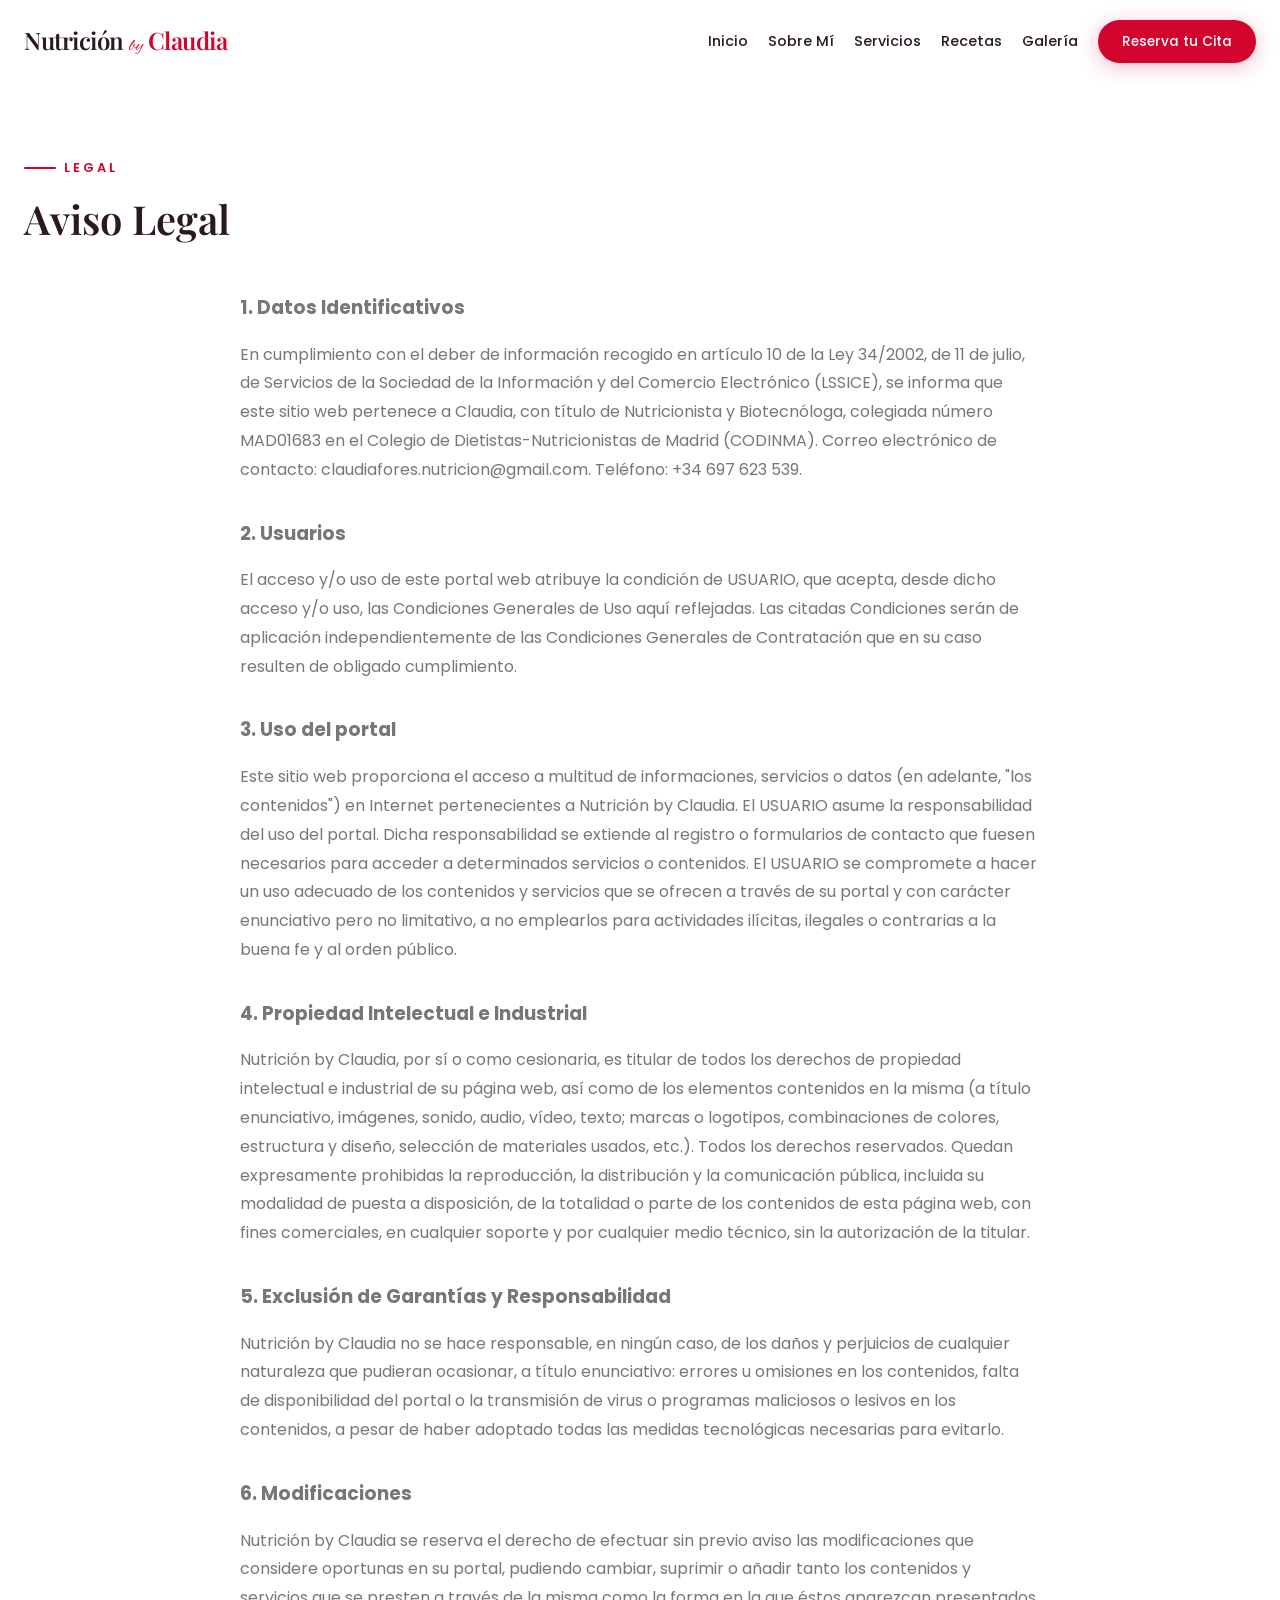
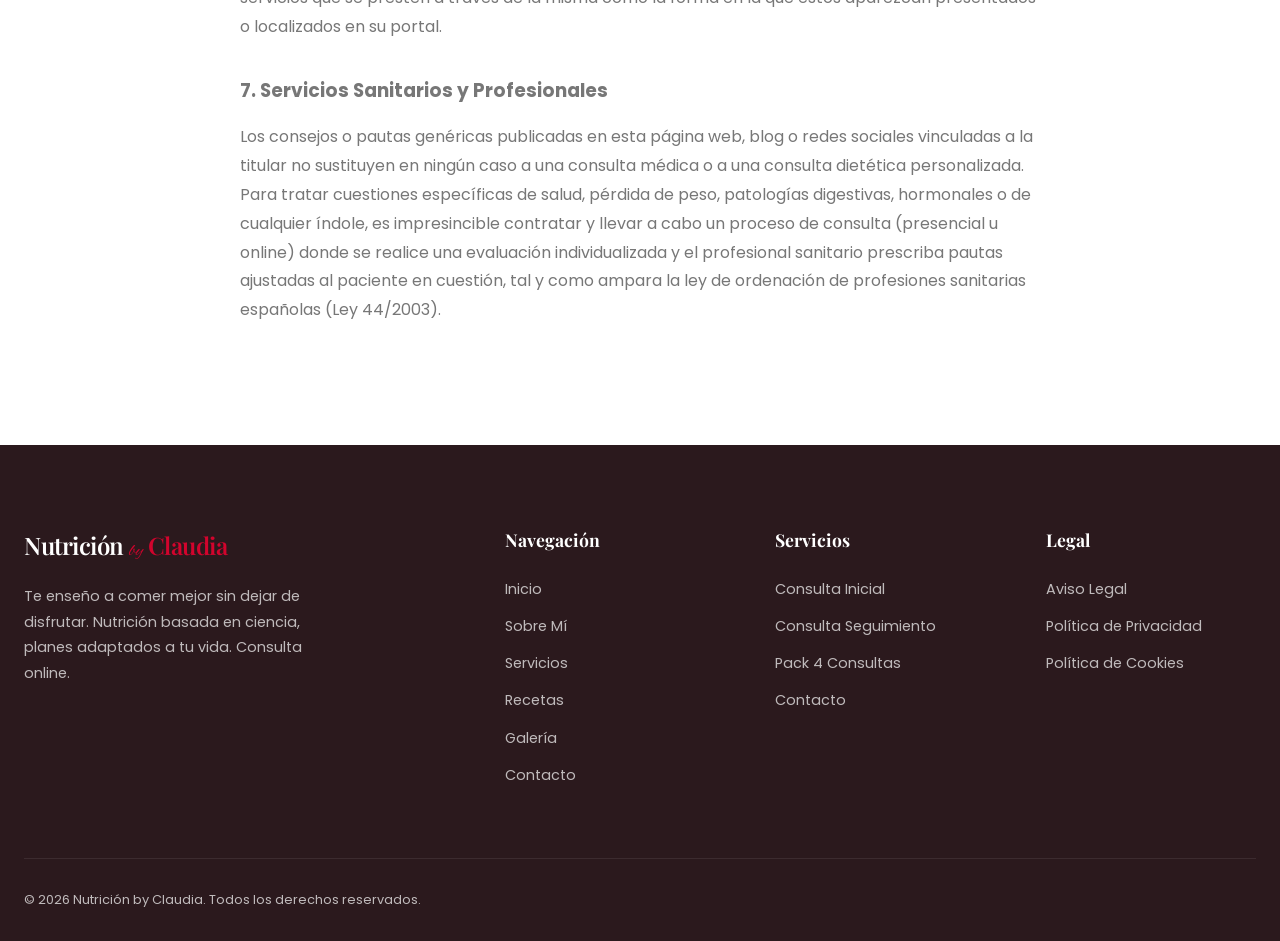
==== aviso-legal.html @ 7ec96aea "feat: add individual service pages and spanish legal compliance pages" ====
<!DOCTYPE html>
<html lang="es">

<head>
    <meta charset="UTF-8">
    <meta name="viewport" content="width=device-width, initial-scale=1.0">
    <title>Aviso Legal — Nutrición by Claudia</title>
    <meta name="description" content="Aviso Legal de Nutrición by Claudia.">
    <link rel="stylesheet" href="styles.css">
    <link rel="icon"
        href="data:image/svg+xml,<svg xmlns='http://www.w3.org/2000/svg' viewBox='0 0 100 100'><text y='.9em' font-size='90'>🍒</text></svg>">
</head>

<body>

    <!-- ========== NAVIGATION ========== -->
    <nav class="navbar" id="navbar">
        <div class="container">
            <a href="index.html#inicio" class="nav-logo">
                Nutrición <span class="by">by</span> <span>Claudia</span>
            </a>
            <div class="nav-links" id="navLinks">
                <a href="index.html#inicio">Inicio</a>
                <a href="index.html#sobre-mi">Sobre Mí</a>
                <a href="index.html#servicios">Servicios</a>
                <a href="index.html#recetas">Recetas</a>
                <a href="index.html#galeria">Galería</a>
                <a href="index.html#contacto" class="btn btn-primary">Reserva tu Cita</a>
            </div>
            <button class="nav-toggle" id="navToggle" aria-label="Menú de navegación">
                <span></span><span></span><span></span>
            </button>
        </div>
        <div class="nav-overlay" id="navOverlay"></div>
    </nav>

    <!-- ========== LEGAL CONTENT ========== -->
    <section class="section" style="padding-top: 150px; min-height: 70vh;">
        <div class="container">
            <div class="services-header" style="text-align: left; margin-bottom: 3rem;">
                <span class="section-label reveal">Legal</span>
                <h1 class="section-title reveal reveal-delay-1" style="font-size: 2.5rem;">Aviso Legal</h1>
            </div>

            <div class="legal-text reveal reveal-delay-2"
                style="max-width: 800px; margin: 0 auto; line-height: 1.8; color: var(--text-muted);">
                <h3 style="color: var(--text); margin-top: 2rem; margin-bottom: 1rem;">1. Datos Identificativos</h3>
                <p>En cumplimiento con el deber de información recogido en artículo 10 de la Ley 34/2002, de 11 de
                    julio, de Servicios de la Sociedad de la Información y del Comercio Electrónico (LSSICE), se informa
                    que este sitio web pertenece a Claudia, con título de Nutricionista y Biotecnóloga, colegiada número
                    MAD01683 en el Colegio de Dietistas-Nutricionistas de Madrid (CODINMA). Correo electrónico de
                    contacto: claudiafores.nutricion@gmail.com. Teléfono: +34 697 623 539.</p>

                <h3 style="color: var(--text); margin-top: 2rem; margin-bottom: 1rem;">2. Usuarios</h3>
                <p>El acceso y/o uso de este portal web atribuye la condición de USUARIO, que acepta, desde dicho acceso
                    y/o uso, las Condiciones Generales de Uso aquí reflejadas. Las citadas Condiciones serán de
                    aplicación independientemente de las Condiciones Generales de Contratación que en su caso resulten
                    de obligado cumplimiento.</p>

                <h3 style="color: var(--text); margin-top: 2rem; margin-bottom: 1rem;">3. Uso del portal</h3>
                <p>Este sitio web proporciona el acceso a multitud de informaciones, servicios o datos (en adelante,
                    "los contenidos") en Internet pertenecientes a Nutrición by Claudia. El USUARIO asume la
                    responsabilidad del uso del portal. Dicha responsabilidad se extiende al registro o formularios de
                    contacto que fuesen necesarios para acceder a determinados servicios o contenidos. El USUARIO se
                    compromete a hacer un uso adecuado de los contenidos y servicios que se ofrecen a través de su
                    portal y con carácter enunciativo pero no limitativo, a no emplearlos para actividades ilícitas,
                    ilegales o contrarias a la buena fe y al orden público.</p>

                <h3 style="color: var(--text); margin-top: 2rem; margin-bottom: 1rem;">4. Propiedad Intelectual e
                    Industrial</h3>
                <p>Nutrición by Claudia, por sí o como cesionaria, es titular de todos los derechos de propiedad
                    intelectual e industrial de su página web, así como de los elementos contenidos en la misma (a
                    título enunciativo, imágenes, sonido, audio, vídeo, texto; marcas o logotipos, combinaciones de
                    colores, estructura y diseño, selección de materiales usados, etc.). Todos los derechos reservados.
                    Quedan expresamente prohibidas la reproducción, la distribución y la comunicación pública, incluida
                    su modalidad de puesta a disposición, de la totalidad o parte de los contenidos de esta página web,
                    con fines comerciales, en cualquier soporte y por cualquier medio técnico, sin la autorización de la
                    titular.</p>

                <h3 style="color: var(--text); margin-top: 2rem; margin-bottom: 1rem;">5. Exclusión de Garantías y
                    Responsabilidad</h3>
                <p>Nutrición by Claudia no se hace responsable, en ningún caso, de los daños y perjuicios de cualquier
                    naturaleza que pudieran ocasionar, a título enunciativo: errores u omisiones en los contenidos,
                    falta de disponibilidad del portal o la transmisión de virus o programas maliciosos o lesivos en los
                    contenidos, a pesar de haber adoptado todas las medidas tecnológicas necesarias para evitarlo.</p>

                <h3 style="color: var(--text); margin-top: 2rem; margin-bottom: 1rem;">6. Modificaciones</h3>
                <p>Nutrición by Claudia se reserva el derecho de efectuar sin previo aviso las modificaciones que
                    considere oportunas en su portal, pudiendo cambiar, suprimir o añadir tanto los contenidos y
                    servicios que se presten a través de la misma como la forma en la que éstos aparezcan presentados o
                    localizados en su portal.</p>

                <h3 style="color: var(--text); margin-top: 2rem; margin-bottom: 1rem;">7. Servicios Sanitarios y
                    Profesionales</h3>
                <p>Los consejos o pautas genéricas publicadas en esta página web, blog o redes sociales vinculadas a la
                    titular no sustituyen en ningún caso a una consulta médica o a una consulta dietética personalizada.
                    Para tratar cuestiones específicas de salud, pérdida de peso, patologías digestivas, hormonales o de
                    cualquier índole, es impresincible contratar y llevar a cabo un proceso de consulta (presencial u
                    online) donde se realice una evaluación individualizada y el profesional sanitario prescriba pautas
                    ajustadas al paciente en cuestión, tal y como ampara la ley de ordenación de profesiones sanitarias
                    españolas (Ley 44/2003).</p>
            </div>
        </div>
    </section>

    <!-- ========== FOOTER ========== -->
    <footer class="footer">
        <div class="container">
            <div class="footer-content">
                <div class="footer-brand">
                    <a href="index.html#inicio" class="nav-logo">
                        Nutrición <span class="by">by</span> <span>Claudia</span>
                    </a>
                    <p>Te enseño a comer mejor sin dejar de disfrutar. Nutrición basada en ciencia, planes adaptados a
                        tu vida. Consulta online.</p>
                </div>
                <div class="footer-column">
                    <h4>Navegación</h4>
                    <ul>
                        <li><a href="index.html#inicio">Inicio</a></li>
                        <li><a href="index.html#sobre-mi">Sobre Mí</a></li>
                        <li><a href="index.html#servicios">Servicios</a></li>
                        <li><a href="index.html#recetas">Recetas</a></li>
                        <li><a href="index.html#galeria">Galería</a></li>
                        <li><a href="index.html#contacto">Contacto</a></li>
                    </ul>
                </div>
                <div class="footer-column">
                    <h4>Servicios</h4>
                    <ul>
                        <li><a href="consulta-inicial.html">Consulta Inicial</a></li>
                        <li><a href="consulta-seguimiento.html">Consulta Seguimiento</a></li>
                        <li><a href="pack-4-consultas.html">Pack 4 Consultas</a></li>
                        <li><a href="index.html#contacto">Contacto</a></li>
                    </ul>
                </div>
                <div class="footer-column">
                    <h4>Legal</h4>
                    <ul>
                        <li><a href="aviso-legal.html">Aviso Legal</a></li>
                        <li><a href="politica-privacidad.html">Política de Privacidad</a></li>
                        <li><a href="politica-cookies.html">Política de Cookies</a></li>
                    </ul>
                </div>
            </div>
            <div class="footer-bottom">
                <p>© 2026 Nutrición by Claudia. Todos los derechos reservados.</p>
            </div>
        </div>
    </footer>

    <script>
        document.addEventListener('DOMContentLoaded', () => {
            const navToggle = document.getElementById('navToggle');
            const navLinks = document.getElementById('navLinks');
            const navOverlay = document.getElementById('navOverlay');
            const navbar = document.getElementById('navbar');

            function toggleMenu() {
                navToggle.classList.toggle('active');
                navLinks.classList.toggle('active');
                navOverlay.classList.toggle('active');
                document.body.style.overflow = navLinks.classList.contains('active') ? 'hidden' : '';
            }

            navToggle.addEventListener('click', toggleMenu);
            navOverlay.addEventListener('click', toggleMenu);

            navLinks.querySelectorAll('a').forEach(link => {
                link.addEventListener('click', () => {
                    if (navLinks.classList.contains('active')) toggleMenu();
                });
            });

            window.addEventListener('scroll', () => {
                if (window.scrollY > 50) {
                    navbar.classList.add('scrolled');
                } else {
                    navbar.classList.remove('scrolled');
                }
            });

            const reveals = document.querySelectorAll('.reveal');
            setTimeout(() => {
                reveals.forEach(r => r.classList.add('visible'));
            }, 100);
        });
    </script>
</body>

</html>
---- styles.css ----
/* ========================================
   NUTRICIÓN BY CLAUDIA — Design System
   ======================================== */

/* --- Google Fonts --- */
@import url('https://fonts.googleapis.com/css2?family=Alex+Brush&family=Playfair+Display:ital,wght@0,400;0,500;0,600;0,700;1,400;1,500&family=Poppins:wght@300;400;500;600;700&display=swap');

/* --- CSS Custom Properties --- */
:root {
  /* Colors */
  --white: #FFFFFF;
  --pearl: #FAFAFA;
  --blush: #F8E5E5;
  --rose: #FADCD9;
  --rose-medium: #F0B8B8;
  --cherry: #D2042D;
  --cherry-dark: #A20322;
  --cherry-light: rgba(210, 4, 45, 0.08);
  --text-dark: #2B191D;
  --text-body: #333333;
  --text-muted: #777777;
  --shadow-soft: 0 4px 30px rgba(43, 25, 29, 0.06);
  --shadow-card: 0 8px 40px rgba(43, 25, 29, 0.08);
  --shadow-hover: 0 12px 50px rgba(200, 29, 78, 0.12);

  /* Typography */
  --font-heading: 'Playfair Display', Georgia, serif;
  --font-body: 'Poppins', 'Segoe UI', sans-serif;
  --font-script: 'Alex Brush', cursive;

  /* Spacing */
  --section-pad: 120px;
  --container-width: 1300px;

  /* Transitions */
  --ease: cubic-bezier(0.4, 0, 0.2, 1);
  --transition-fast: 0.25s var(--ease);
  --transition-medium: 0.4s var(--ease);
  --transition-slow: 0.6s var(--ease);

  /* Border Radius */
  --radius-sm: 8px;
  --radius-md: 16px;
  --radius-lg: 24px;
  --radius-xl: 32px;
  --radius-full: 50%;
}

/* --- CSS Reset --- */
*,
*::before,
*::after {
  margin: 0;
  padding: 0;
  box-sizing: border-box;
}

html {
  scroll-behavior: smooth;
  font-size: 16px;
}

body {
  font-family: var(--font-body);
  color: var(--text-body);
  background-color: var(--white);
  line-height: 1.7;
  overflow-x: hidden;
  -webkit-font-smoothing: antialiased;
  -moz-osx-font-smoothing: grayscale;
}

img {
  max-width: 100%;
  height: auto;
  display: block;
}

a {
  text-decoration: none;
  color: inherit;
  transition: color var(--transition-fast);
}

ul,
ol {
  list-style: none;
}

button,
input,
textarea,
select {
  font-family: inherit;
  font-size: inherit;
  border: none;
  outline: none;
}

/* --- Container --- */
.container {
  width: 100%;
  max-width: var(--container-width);
  margin: 0 auto;
  padding: 0 24px;
}

/* --- Section Base --- */
.section {
  padding: var(--section-pad) 0;
  position: relative;
}

.section-label {
  display: inline-flex;
  align-items: center;
  gap: 8px;
  font-family: var(--font-body);
  font-size: 0.8rem;
  font-weight: 600;
  letter-spacing: 3px;
  text-transform: uppercase;
  color: var(--cherry);
  margin-bottom: 16px;
}

.section-label::before {
  content: '';
  display: block;
  width: 32px;
  height: 2px;
  background: var(--cherry);
  border-radius: 2px;
}

.section-title {
  font-family: var(--font-heading);
  font-size: clamp(2rem, 4vw, 3rem);
  font-weight: 600;
  color: var(--text-dark);
  line-height: 1.2;
  margin-bottom: 20px;
}

.section-subtitle {
  font-size: 1.05rem;
  color: var(--text-muted);
  max-width: 600px;
  margin: 0 auto 30px auto;
  line-height: 1.8;
}

/* ========================================
   NAVIGATION
   ======================================== */
.navbar {
  position: fixed;
  top: 0;
  left: 0;
  width: 100%;
  z-index: 1000;
  padding: 20px 0;
  transition: all var(--transition-medium);
}

.navbar.scrolled {
  padding: 12px 0;
  background: rgba(255, 255, 255, 0.85);
  backdrop-filter: blur(20px) saturate(180%);
  -webkit-backdrop-filter: blur(20px) saturate(180%);
  box-shadow: 0 1px 30px rgba(43, 25, 29, 0.06);
}

.navbar .container {
  display: flex;
  align-items: center;
  justify-content: space-between;
}

.nav-logo {
  font-family: var(--font-heading);
  font-size: 1.5rem;
  font-weight: 600;
  color: var(--text-dark);
  letter-spacing: -0.5px;
  position: relative;
}

.nav-logo span {
  color: var(--cherry);
}

.nav-logo .by {
  font-family: var(--font-script);
  font-size: 1.2rem;
  color: var(--cherry);
  font-weight: 400;
}

.nav-links {
  display: flex;
  align-items: center;
  gap: 20px;
}

.nav-links .btn {
  white-space: nowrap;
  color: var(--white) !important;
  padding: 10px 24px;
  font-size: 0.85rem;
  flex-shrink: 0;
}

.nav-links .btn:hover {
  color: var(--white) !important;
}

.nav-links .btn::after {
  display: none !important;
}

.nav-links a {
  font-size: 0.9rem;
  font-weight: 500;
  color: var(--text-dark);
  position: relative;
  padding: 4px 0;
}

.nav-links a::after {
  content: '';
  position: absolute;
  bottom: -2px;
  left: 0;
  width: 0;
  height: 2px;
  background: var(--cherry);
  border-radius: 2px;
  transition: width var(--transition-medium);
}

.nav-links a:hover::after {
  width: 100%;
}

.nav-links a:hover {
  color: var(--cherry);
}

/* CTA Button */
.btn {
  display: inline-flex;
  align-items: center;
  gap: 8px;
  padding: 14px 32px;
  border-radius: var(--radius-xl);
  font-weight: 600;
  font-size: 0.9rem;
  cursor: pointer;
  transition: all var(--transition-fast);
  position: relative;
  overflow: hidden;
}

.btn-primary {
  background: var(--cherry);
  color: var(--white);
  box-shadow: 0 4px 20px rgba(200, 29, 78, 0.3);
}

.btn-primary:hover {
  background: var(--cherry-dark);
  box-shadow: 0 8px 30px rgba(200, 29, 78, 0.4);
  transform: translateY(-2px);
}

.btn-primary:active {
  transform: translateY(0);
}

.btn-outline {
  background: transparent;
  color: var(--cherry);
  border: 2px solid var(--cherry);
}

.btn-outline:hover {
  background: var(--cherry);
  color: var(--white);
  transform: translateY(-2px);
}

.btn-white {
  background: var(--white);
  color: var(--cherry);
  box-shadow: 0 4px 20px rgba(0, 0, 0, 0.1);
}

.btn-white:hover {
  transform: translateY(-2px);
  box-shadow: 0 8px 30px rgba(0, 0, 0, 0.15);
}

/* Mobile Nav Toggle */
.nav-toggle {
  display: none;
  flex-direction: column;
  gap: 5px;
  cursor: pointer;
  padding: 8px;
  z-index: 1001;
  background: none;
}

.nav-toggle span {
  display: block;
  width: 24px;
  height: 2px;
  background: var(--text-dark);
  border-radius: 2px;
  transition: all var(--transition-fast);
}

.nav-toggle.active span:nth-child(1) {
  transform: rotate(45deg) translate(5px, 5px);
}

.nav-toggle.active span:nth-child(2) {
  opacity: 0;
}

.nav-toggle.active span:nth-child(3) {
  transform: rotate(-45deg) translate(5px, -5px);
}

/* ========================================
   HERO
   ======================================== */
.hero {
  position: relative;
  min-height: auto;
  padding-top: 180px;
  padding-bottom: 100px;
  display: flex;
  align-items: center;
  background: linear-gradient(135deg, var(--white) 0%, var(--blush) 50%, var(--rose) 100%);
  overflow: hidden;
}

.hero::before {
  content: '';
  position: absolute;
  top: -150px;
  right: -150px;
  width: 500px;
  height: 500px;
  background: radial-gradient(circle, rgba(200, 29, 78, 0.06) 0%, transparent 70%);
  border-radius: var(--radius-full);
}

.hero::after {
  content: '';
  position: absolute;
  bottom: -100px;
  left: -100px;
  width: 400px;
  height: 400px;
  background: radial-gradient(circle, rgba(248, 229, 229, 0.5) 0%, transparent 70%);
  border-radius: var(--radius-full);
}

.hero .container {
  display: grid;
  grid-template-columns: 1fr 1fr;
  gap: 60px;
  align-items: center;
  position: relative;
  z-index: 1;
}

.hero-content {
  padding: 40px 0;
}

.hero-badge {
  display: inline-flex;
  align-items: center;
  gap: 8px;
  background: rgba(200, 29, 78, 0.08);
  color: var(--cherry);
  padding: 8px 20px;
  border-radius: var(--radius-xl);
  font-size: 0.8rem;
  font-weight: 600;
  margin-bottom: 28px;
  letter-spacing: 0.5px;
}

.hero-badge svg {
  width: 16px;
  height: 16px;
}

.hero-title {
  font-family: var(--font-heading);
  font-size: clamp(2.8rem, 5vw, 4rem);
  font-weight: 700;
  color: var(--text-dark);
  line-height: 1.15;
  margin-bottom: 8px;
}

.hero-title .highlight {
  color: var(--cherry);
  position: relative;
}

.hero-title .highlight::after {
  content: '';
  position: absolute;
  bottom: 2px;
  left: 0;
  width: 100%;
  height: 8px;
  background: rgba(200, 29, 78, 0.12);
  border-radius: 4px;
  z-index: -1;
}

.hero-script {
  font-family: var(--font-script);
  font-size: clamp(1.8rem, 3vw, 2.4rem);
  color: var(--cherry);
  margin-bottom: 24px;
  display: block;
}

.hero-description {
  font-size: 1.1rem;
  color: var(--text-muted);
  line-height: 1.8;
  margin-bottom: 40px;
  max-width: 480px;
}

.hero-buttons {
  display: flex;
  gap: 16px;
  flex-wrap: wrap;
}

.hero-stats {
  display: flex;
  gap: 40px;
  margin-top: 48px;
  padding-top: 32px;
  border-top: 1px solid rgba(43, 25, 29, 0.08);
}

.hero-stat {
  text-align: center;
}

.hero-stat-number {
  font-family: var(--font-heading);
  font-size: 2rem;
  font-weight: 700;
  color: var(--cherry);
  display: block;
}

.hero-stat-label {
  font-size: 0.8rem;
  color: var(--text-muted);
  font-weight: 500;
}

/* Hero Image */
.hero-visual {
  position: relative;
}

.hero-image-wrapper {
  position: relative;
  border-radius: var(--radius-lg);
  overflow: hidden;
  box-shadow: var(--shadow-card);
}

.hero-image-wrapper img {
  width: 100%;
  height: 500px;
  object-fit: cover;
  transition: transform var(--transition-slow);
}

.hero-image-wrapper:hover img {
  transform: scale(1.03);
}

.hero-float-card {
  position: absolute;
  background: var(--white);
  border-radius: var(--radius-md);
  padding: 16px 20px;
  box-shadow: var(--shadow-card);
  display: flex;
  align-items: center;
  gap: 12px;
  animation: float 3s ease-in-out infinite;
}

.hero-float-card.card-1 {
  bottom: -20px;
  left: -20px;
}

.hero-float-card.card-2 {
  top: 30px;
  right: -20px;
  animation-delay: 1.5s;
}

.hero-float-card .icon {
  width: 44px;
  height: 44px;
  border-radius: var(--radius-sm);
  display: flex;
  align-items: center;
  justify-content: center;
  font-size: 1.2rem;
}

.hero-float-card .icon.pink {
  background: var(--blush);
}

.hero-float-card .icon.green {
  background: #E8F5E9;
}

.hero-float-card .text strong {
  display: block;
  font-size: 0.85rem;
  color: var(--text-dark);
}

.hero-float-card .text span {
  font-size: 0.75rem;
  color: var(--text-muted);
}

@keyframes float {

  0%,
  100% {
    transform: translateY(0);
  }

  50% {
    transform: translateY(-10px);
  }
}

/* Authority bar */
.authority-bar {
  background: var(--blush);
  padding: 20px 0;
  text-align: center;
}

.authority-bar p {
  font-size: 0.9rem;
  color: var(--text-dark);
  font-weight: 500;
  letter-spacing: 0.5px;
}

.authority-bar strong {
  color: var(--cherry);
}

/* ========================================
   ABOUT / SOBRE MÍ
   ======================================== */
.about {
  background: var(--white);
}

.about .container {
  display: grid;
  grid-template-columns: 1fr 1fr;
  gap: 80px;
  align-items: center;
}

.about-image-container {
  position: relative;
}

.about-image {
  border-radius: var(--radius-lg);
  overflow: hidden;
  box-shadow: var(--shadow-card);
  position: relative;
}

.about-image img {
  width: 100%;
  height: 550px;
  object-fit: cover;
}

.about-image::after {
  content: '';
  position: absolute;
  bottom: 0;
  left: 0;
  right: 0;
  height: 30%;
  background: linear-gradient(to top, rgba(43, 25, 29, 0.08), transparent);
}

.about-decoration {
  position: absolute;
  width: 200px;
  height: 200px;
  border: 3px solid var(--rose);
  border-radius: var(--radius-lg);
  top: -20px;
  left: -20px;
  z-index: -1;
}

.about-content .section-title {
  margin-bottom: 24px;
}

.about-text {
  font-size: 1rem;
  color: var(--text-body);
  margin-bottom: 16px;
  line-height: 1.9;
}

.about-highlight {
  background: var(--blush);
  border-left: 3px solid var(--cherry);
  padding: 20px 24px;
  border-radius: 0 var(--radius-sm) var(--radius-sm) 0;
  margin: 28px 0;
  font-style: italic;
  color: var(--text-dark);
}

.about-features {
  display: grid;
  grid-template-columns: 1fr 1fr;
  gap: 16px;
  margin-top: 28px;
}

.about-feature {
  display: flex;
  align-items: center;
  gap: 10px;
  font-size: 0.9rem;
  font-weight: 500;
  color: var(--text-dark);
}

.about-feature .check {
  width: 28px;
  height: 28px;
  background: var(--cherry-light);
  color: var(--cherry);
  border-radius: var(--radius-full);
  display: flex;
  align-items: center;
  justify-content: center;
  font-size: 0.8rem;
  flex-shrink: 0;
}

/* ========================================
   SERVICES / SERVICIOS
   ======================================== */
.services {
  background: linear-gradient(180deg, var(--pearl) 0%, var(--blush) 100%);
}

.services-header {
  text-align: center;
  margin-bottom: 64px;
}

.services-header .section-label {
  justify-content: center;
}

.services-header .section-subtitle {
  margin: 0 auto;
}

.services-grid {
  display: grid;
  grid-template-columns: repeat(3, 1fr);
  gap: 32px;
}

.service-card {
  background: var(--white);
  padding: 44px 28px;
  border-radius: var(--radius-lg);
  box-shadow: var(--shadow-soft);
  transition: all var(--transition-medium);
  position: relative;
  overflow: hidden;
  display: flex;
  flex-direction: column;
}

.service-card::before {
  content: '';
  position: absolute;
  top: 0;
  left: 0;
  right: 0;
  height: 4px;
  background: linear-gradient(90deg, var(--cherry), var(--rose-medium));
  transform: scaleX(0);
  transform-origin: left;
  transition: transform var(--transition-medium);
}

.service-card:hover {
  transform: translateY(-8px);
  box-shadow: var(--shadow-hover);
}

.service-card:hover::before {
  transform: scaleX(1);
}

.service-icon {
  width: 64px;
  height: 64px;
  background: var(--blush);
  border-radius: var(--radius-md);
  display: flex;
  align-items: center;
  justify-content: center;
  font-size: 1.6rem;
  margin-bottom: 24px;
  transition: all var(--transition-fast);
}

.service-card:hover .service-icon {
  background: var(--cherry);
  transform: scale(1.05);
}

.service-card:hover .service-icon svg {
  color: var(--white);
}

.service-icon svg {
  width: 28px;
  height: 28px;
  color: var(--cherry);
  transition: color var(--transition-fast);
}

.service-title {
  font-family: var(--font-heading);
  font-size: 1.3rem;
  font-weight: 600;
  color: var(--text-dark);
  margin-bottom: 14px;
}

.service-desc {
  font-size: 0.95rem;
  color: var(--text-muted);
  line-height: 1.7;
  margin-bottom: 20px;
}

.service-features {
  display: flex;
  flex-direction: column;
  gap: 8px;
}

.service-features li {
  font-size: 0.85rem;
  color: var(--text-body);
  display: flex;
  align-items: center;
  gap: 8px;
}

.service-features li::before {
  content: '✓';
  color: var(--cherry);
  font-weight: 700;
  font-size: 0.75rem;
}

.service-price {
  margin-top: auto;
  padding-top: 24px;
  border-top: 1px solid var(--blush);
  display: flex;
  align-items: baseline;
  gap: 4px;
}

.service-price .amount {
  font-family: var(--font-heading);
  font-size: 1.8rem;
  font-weight: 700;
  color: var(--cherry);
}

.service-price .period {
  font-size: 0.85rem;
  color: var(--text-muted);
}

/* ========================================
   INSTAGRAM FEED / CONTENT CREATOR
   ======================================== */
.instagram-feed {
  background: var(--white);
  overflow: hidden;
}

.instagram-header {
  text-align: center;
  margin-bottom: 64px;
}

.instagram-header .section-label {
  justify-content: center;
}

.instagram-header .section-subtitle {
  margin: 0 auto;
}

/* Instagram profile card */
.ig-profile {
  display: flex;
  align-items: center;
  gap: 24px;
  background: linear-gradient(135deg, #833ab4 0%, #fd1d1d 50%, #fcb045 100%);
  padding: 3px;
  border-radius: var(--radius-lg);
  max-width: 600px;
  margin: 0 auto 56px;
}

.ig-profile-inner {
  display: flex;
  align-items: center;
  gap: 20px;
  background: var(--white);
  padding: 20px 28px;
  border-radius: calc(var(--radius-lg) - 2px);
  width: 100%;
}

.ig-avatar {
  width: 64px;
  height: 64px;
  border-radius: var(--radius-full);
  object-fit: cover;
  flex-shrink: 0;
}

.ig-profile-info {
  flex: 1;
}

.ig-handle {
  font-weight: 700;
  font-size: 1rem;
  color: var(--text-dark);
  display: flex;
  align-items: center;
  gap: 6px;
}

.ig-handle .verified {
  width: 16px;
  height: 16px;
  color: #3897f0;
}

.ig-bio {
  font-size: 0.8rem;
  color: var(--text-muted);
  margin-top: 2px;
}

.ig-stats-row {
  display: flex;
  gap: 20px;
  margin-top: 8px;
}

.ig-stats-row span {
  font-size: 0.75rem;
  color: var(--text-muted);
}

.ig-stats-row strong {
  color: var(--text-dark);
}

.ig-follow-btn {
  padding: 8px 24px;
  background: linear-gradient(135deg, #833ab4, #fd1d1d, #fcb045);
  color: var(--white);
  border-radius: var(--radius-sm);
  font-weight: 600;
  font-size: 0.8rem;
  text-decoration: none;
  white-space: nowrap;
  transition: all var(--transition-fast);
  box-shadow: 0 4px 15px rgba(131, 58, 180, 0.3);
}

.ig-follow-btn:hover {
  transform: translateY(-2px);
  box-shadow: 0 6px 20px rgba(131, 58, 180, 0.4);
  color: var(--white);
}

/* Reels grid */
.reels-grid {
  display: grid;
  grid-template-columns: repeat(3, 1fr);
  gap: 32px;
}

.reel-card {
  border-radius: var(--radius-lg);
  overflow: hidden;
  background: var(--pearl);
  box-shadow: var(--shadow-card);
  transition: all var(--transition-medium);
  position: relative;
}

.reel-card:hover {
  transform: translateY(-8px);
  box-shadow: var(--shadow-hover);
}

/* Phone frame wrapper */
.reel-frame {
  position: relative;
  background: #000;
  border-radius: var(--radius-lg);
  overflow: hidden;
  aspect-ratio: 9 / 16;
}

.reel-frame iframe {
  width: 100%;
  height: 100%;
  border: none;
}

.reel-frame .reel-placeholder {
  width: 100%;
  height: 100%;
  object-fit: cover;
  transition: transform var(--transition-slow);
}

.reel-card:hover .reel-placeholder {
  transform: scale(1.05);
}

.reel-overlay {
  position: absolute;
  inset: 0;
  background: linear-gradient(180deg, transparent 50%, rgba(0, 0, 0, 0.6) 100%);
  display: flex;
  flex-direction: column;
  justify-content: flex-end;
  padding: 20px;
  opacity: 0;
  transition: opacity var(--transition-medium);
}

.reel-card:hover .reel-overlay {
  opacity: 1;
}

.reel-play {
  position: absolute;
  top: 50%;
  left: 50%;
  transform: translate(-50%, -50%);
  width: 56px;
  height: 56px;
  background: rgba(255, 255, 255, 0.2);
  backdrop-filter: blur(10px);
  -webkit-backdrop-filter: blur(10px);
  border-radius: var(--radius-full);
  display: flex;
  align-items: center;
  justify-content: center;
  transition: all var(--transition-fast);
}

.reel-play:hover {
  background: rgba(255, 255, 255, 0.35);
  transform: translate(-50%, -50%) scale(1.1);
}

.reel-play svg {
  width: 24px;
  height: 24px;
  color: var(--white);
  margin-left: 3px;
}

.reel-info {
  color: var(--white);
}

.reel-title {
  font-family: var(--font-heading);
  font-size: 1rem;
  font-weight: 600;
  margin-bottom: 4px;
}

.reel-views {
  font-size: 0.75rem;
  opacity: 0.8;
  display: flex;
  align-items: center;
  gap: 4px;
}

.reel-tag {
  position: absolute;
  top: 12px;
  left: 12px;
  padding: 4px 12px;
  border-radius: var(--radius-xl);
  font-size: 0.65rem;
  font-weight: 700;
  text-transform: uppercase;
  letter-spacing: 1px;
  z-index: 2;
}

.reel-tag.recipe {
  background: rgba(200, 29, 78, 0.85);
  color: white;
}

.reel-tag.tip {
  background: rgba(37, 211, 102, 0.85);
  color: white;
}

.reel-tag.vlog {
  background: rgba(56, 151, 240, 0.85);
  color: white;
}

/* Reel Carousel Styles */
.reel-carousel-wrapper {
  position: relative;
  width: 100%;
  max-width: 1080px;
  margin: 48px auto 24px;
  display: flex;
  align-items: center;
}

.reel-carousel-track-container {
  overflow: hidden;
  width: 100%;
  padding: 10px 0;
}

.reel-carousel-track {
  display: flex;
  transition: transform 0.5s ease-in-out;
  list-style: none;
  margin: 0;
  padding: 0;
}

.reel-slide {
  flex: 0 0 33.3333%;
  padding: 0 10px;
  box-sizing: border-box;
  transition: transform 0.4s ease, opacity 0.4s ease;
  opacity: 0.6;
  transform: scale(0.9);
}

@media (max-width: 1024px) {
  .reel-slide {
    flex: 0 0 50%;
  }
}

@media (max-width: 768px) {
  .reel-slide {
    flex: 0 0 100%;
    padding: 0 2px;
  }
}

.reel-slide.center-slide {
  opacity: 1;
  transform: scale(1.05);
  z-index: 2;
}

/* Adjust embed card for carousel */
.reel-slide .ig-embed-card {
  margin: 0;
  height: 100%;
  display: flex;
  justify-content: center;
  box-shadow: var(--shadow-soft);
}

.reel-slide.center-slide .ig-embed-card {
  box-shadow: var(--shadow-hover);
}

.reel-slide .ig-video-player {
  width: 100% !important;
  max-width: 550px !important;
  min-width: 100% !important;
  height: auto !important;
  aspect-ratio: 17 / 30 !important;
  /* Original 340/600 ratio */
  min-height: auto !important;
  max-height: none !important;
  object-fit: cover;
  border-radius: var(--radius-md);
  background-color: #000;
  display: block;
}

/* Carousel Buttons */
.carousel-btn {
  background: var(--white);
  border: none;
  width: 48px;
  height: 48px;
  border-radius: 50%;
  box-shadow: var(--shadow-card);
  cursor: pointer;
  display: flex;
  align-items: center;
  justify-content: center;
  z-index: 10;
  color: var(--cherry);
  transition: all var(--transition-fast);
  flex-shrink: 0;
}

.carousel-btn:hover {
  background: var(--cherry);
  color: var(--white);
  transform: scale(1.1);
}

.carousel-btn svg {
  width: 24px;
  height: 24px;
}

.carousel-btn.prev {
  margin-right: 15px;
}

.carousel-btn.next {
  margin-left: 15px;
}

/* Carousel Indicators */
.carousel-indicators {
  display: flex;
  justify-content: center;
  gap: 8px;
  margin-bottom: 48px;
}

.carousel-dot {
  width: 10px;
  height: 10px;
  border-radius: 50%;
  background: var(--rose-medium);
  border: none;
  cursor: pointer;
  padding: 0;
  transition: all var(--transition-fast);
}

.carousel-dot.active {
  background: var(--cherry);
  transform: scale(1.2);
}

/* Hide specific video player controls but allow basic ones on hover */
.ig-video-player::-webkit-media-controls-panel {
  display: flex !important;
  opacity: 0;
  transition: opacity 0.3s ease;
}

.ig-video-player:hover::-webkit-media-controls-panel {
  opacity: 1;
}

/* Specifically hide the fullscreen/maximize button */
.ig-video-player::-webkit-media-controls-fullscreen-button {
  display: none !important;
}

/* Hide the overflow (three dots) menu */
.ig-video-player::-webkit-media-controls-enclosure {
  overflow: hidden !important;
}

.ig-video-player::-internal-media-controls-overflow-button {
  display: none !important;
}

/* Add similar hiding for picture-in-picture button if needed */
.ig-video-player::-webkit-media-controls-picture-in-picture-button {
  display: none !important;
}

/* CTA to Instagram */
.ig-cta {
  text-align: center;
  margin-top: 24px;
}

.ig-cta-btn {
  display: inline-flex;
  align-items: center;
  gap: 10px;
  padding: 16px 36px;
  background: linear-gradient(135deg, #833ab4, #fd1d1d, #fcb045);
  color: var(--white);
  border-radius: var(--radius-xl);
  font-weight: 600;
  font-size: 0.95rem;
  transition: all var(--transition-fast);
  box-shadow: 0 4px 20px rgba(131, 58, 180, 0.3);
}

.ig-cta-btn:hover {
  transform: translateY(-3px);
  box-shadow: 0 8px 30px rgba(131, 58, 180, 0.45);
  color: var(--white);
}

.ig-cta-btn svg {
  width: 20px;
  height: 20px;
}

/* ========================================
   GALLERY
   ======================================== */
.gallery {
  background: var(--white);
  padding-top: 24px;
}

.gallery-header {
  text-align: center;
  margin-bottom: 40px;
}

.gallery-header .section-label {
  justify-content: center;
}

.gallery-grid {
  display: grid;
  grid-template-columns: repeat(3, 1fr);
  gap: 24px;
}

.gallery-item {
  border-radius: var(--radius-md);
  overflow: hidden;
  box-shadow: var(--shadow-soft);
  position: relative;
  aspect-ratio: 1;
}

.gallery-image-wrapper {
  width: 100%;
  height: 100%;
  position: relative;
}

.gallery-image-wrapper img {
  width: 100%;
  height: 100%;
  object-fit: cover;
  transition: transform 0.6s var(--ease);
}

.gallery-item:hover .gallery-image-wrapper img {
  transform: scale(1.08);
}

/* ========================================
   TESTIMONIALS
   ======================================== */
.testimonials {
  background: linear-gradient(135deg, var(--blush) 0%, var(--rose) 100%);
  position: relative;
  overflow: hidden;
}

.testimonials::before {
  content: '"';
  position: absolute;
  top: 40px;
  left: 60px;
  font-family: var(--font-heading);
  font-size: 20rem;
  color: rgba(200, 29, 78, 0.04);
  line-height: 1;
}

.testimonials-header {
  text-align: center;
  margin-bottom: 64px;
}

.testimonials-header .section-label {
  justify-content: center;
}

.testimonials-grid {
  display: grid;
  grid-template-columns: repeat(3, 1fr);
  gap: 32px;
}

.testimonial-card {
  background: rgba(255, 255, 255, 0.8);
  backdrop-filter: blur(10px);
  -webkit-backdrop-filter: blur(10px);
  border-radius: var(--radius-lg);
  padding: 36px;
  box-shadow: var(--shadow-soft);
  transition: all var(--transition-medium);
  border: 1px solid rgba(255, 255, 255, 0.6);
}

.testimonial-card:hover {
  transform: translateY(-4px);
  box-shadow: var(--shadow-card);
}

.testimonial-stars {
  display: flex;
  gap: 2px;
  margin-bottom: 16px;
  color: #FFB800;
  font-size: 0.9rem;
}

.testimonial-text {
  font-size: 0.95rem;
  line-height: 1.8;
  color: var(--text-body);
  margin-bottom: 24px;
  font-style: italic;
}

.testimonial-author {
  display: flex;
  align-items: center;
  gap: 12px;
}

.testimonial-avatar {
  width: 48px;
  height: 48px;
  border-radius: var(--radius-full);
  background: var(--cherry);
  color: var(--white);
  display: flex;
  align-items: center;
  justify-content: center;
  font-weight: 600;
  font-size: 1rem;
}

.testimonial-info strong {
  display: block;
  font-size: 0.9rem;
  color: var(--text-dark);
}

.testimonial-info span {
  font-size: 0.8rem;
  color: var(--text-muted);
}

/* ========================================
   CONTACT
   ======================================== */
.contact {
  background: var(--white);
}

.contact .container {
  display: grid;
  grid-template-columns: 1fr 1fr;
  gap: 80px;
  align-items: start;
}

.contact-info {
  position: relative;
}

.contact-info .section-subtitle {
  margin-bottom: 36px;
}

.contact-methods {
  display: flex;
  flex-direction: column;
  gap: 24px;
  margin-bottom: 40px;
}

.contact-method {
  display: flex;
  align-items: center;
  gap: 16px;
}

.contact-method-icon {
  width: 52px;
  height: 52px;
  background: var(--blush);
  border-radius: var(--radius-md);
  display: flex;
  align-items: center;
  justify-content: center;
  flex-shrink: 0;
  transition: all var(--transition-fast);
}

.contact-method:hover .contact-method-icon {
  background: var(--cherry);
}

.contact-method-icon svg {
  width: 22px;
  height: 22px;
  color: var(--cherry);
  transition: color var(--transition-fast);
}

.contact-method:hover .contact-method-icon svg {
  color: var(--white);
}

.contact-method-text strong {
  display: block;
  font-size: 0.9rem;
  color: var(--text-dark);
  margin-bottom: 2px;
}

.contact-method-text span {
  font-size: 0.85rem;
  color: var(--text-muted);
}

.contact-whatsapp {
  display: inline-flex;
  align-items: center;
  gap: 10px;
  background: #25D366;
  color: var(--white);
  padding: 14px 32px;
  border-radius: var(--radius-xl);
  font-weight: 600;
  font-size: 0.9rem;
  transition: all var(--transition-fast);
  box-shadow: 0 4px 20px rgba(37, 211, 102, 0.3);
}

.contact-whatsapp:hover {
  background: #1fb855;
  transform: translateY(-2px);
  box-shadow: 0 8px 30px rgba(37, 211, 102, 0.4);
  color: var(--white);
}

.contact-whatsapp svg {
  width: 20px;
  height: 20px;
}

/* Contact Form */
.contact-form-wrapper {
  background: var(--pearl);
  border-radius: var(--radius-lg);
  padding: 48px;
  box-shadow: var(--shadow-soft);
}

.contact-form-wrapper h3 {
  font-family: var(--font-heading);
  font-size: 1.5rem;
  color: var(--text-dark);
  margin-bottom: 8px;
}

.contact-form-wrapper p {
  font-size: 0.9rem;
  color: var(--text-muted);
  margin-bottom: 32px;
}

.form-group {
  margin-bottom: 20px;
}

.form-group label {
  display: block;
  font-size: 0.85rem;
  font-weight: 500;
  color: var(--text-dark);
  margin-bottom: 8px;
}

.form-group input,
.form-group textarea,
.form-group select {
  width: 100%;
  padding: 14px 18px;
  border: 2px solid transparent;
  border-radius: var(--radius-sm);
  background: var(--white);
  color: var(--text-body);
  transition: all var(--transition-fast);
  font-size: 0.95rem;
}

.form-group input:focus,
.form-group textarea:focus,
.form-group select:focus {
  border-color: var(--cherry);
  box-shadow: 0 0 0 4px rgba(200, 29, 78, 0.08);
}

.form-group textarea {
  resize: vertical;
  min-height: 120px;
}

.form-row {
  display: grid;
  grid-template-columns: 1fr 1fr;
  gap: 16px;
}

.form-submit {
  width: 100%;
  justify-content: center;
  margin-top: 8px;
}

/* ========================================
   FOOTER
   ======================================== */
.footer {
  background: var(--text-dark);
  color: rgba(255, 255, 255, 0.7);
  padding: 80px 0 30px;
}

.footer-content {
  display: grid;
  grid-template-columns: 2fr 1fr 1fr 1fr;
  gap: 60px;
  margin-bottom: 60px;
}

.footer-brand .nav-logo {
  color: var(--white);
  margin-bottom: 16px;
  display: inline-block;
}

.footer-brand p {
  font-size: 0.9rem;
  line-height: 1.8;
  margin-bottom: 24px;
  max-width: 320px;
}

.footer-social {
  display: flex;
  gap: 12px;
}

.footer-social a {
  width: 42px;
  height: 42px;
  background: rgba(255, 255, 255, 0.08);
  border-radius: var(--radius-full);
  display: flex;
  align-items: center;
  justify-content: center;
  transition: all var(--transition-fast);
}

.footer-social a:hover {
  background: var(--cherry);
  color: var(--white);
  transform: translateY(-2px);
}

.footer-social a svg {
  width: 18px;
  height: 18px;
}

.footer-column h4 {
  font-family: var(--font-heading);
  font-size: 1.1rem;
  color: var(--white);
  margin-bottom: 20px;
}

.footer-column ul li {
  margin-bottom: 10px;
}

.footer-column ul a {
  font-size: 0.9rem;
  transition: all var(--transition-fast);
}

.footer-column ul a:hover {
  color: var(--cherry);
  padding-left: 4px;
}

.footer-bottom {
  padding-top: 30px;
  border-top: 1px solid rgba(255, 255, 255, 0.08);
  display: flex;
  align-items: center;
  justify-content: space-between;
  font-size: 0.8rem;
}

.footer-bottom a {
  color: var(--cherry);
}

.footer-credential {
  display: flex;
  align-items: center;
  gap: 8px;
  background: rgba(255, 255, 255, 0.05);
  padding: 8px 16px;
  border-radius: var(--radius-xl);
}

/* ========================================
   SCROLL ANIMATIONS
   ======================================== */
.reveal {
  opacity: 0;
  transform: translateY(40px);
  transition: all 0.8s var(--ease);
}

.reveal.visible {
  opacity: 1;
  transform: translateY(0);
}

.reveal-delay-1 {
  transition-delay: 0.1s;
}

.reveal-delay-2 {
  transition-delay: 0.2s;
}

.reveal-delay-3 {
  transition-delay: 0.3s;
}

.reveal-delay-4 {
  transition-delay: 0.4s;
}

/* ========================================
   RESPONSIVE DESIGN
   ======================================== */
@media (max-width: 1024px) {
  :root {
    --section-pad: 80px;
  }

  .hero {
    padding-top: 120px;
    padding-bottom: 60px;
  }

  .hero .container {
    grid-template-columns: 1fr;
    text-align: center;
    gap: 40px;
  }

  .hero-content {
    padding: 20px 0 0;
  }

  .hero-description {
    margin: 0 auto 20px;
  }

  .hero-buttons {
    justify-content: center;
  }

  .hero-stats {
    justify-content: center;
  }

  .hero-visual {
    max-width: 500px;
    margin: 0 auto;
  }

  .about .container {
    grid-template-columns: 1fr;
    gap: 48px;
  }

  .about-image-container {
    max-width: 450px;
    margin: 0 auto;
  }

  .gallery-grid,
  .services-grid,
  .testimonials-grid {
    grid-template-columns: repeat(2, 1fr);
  }

  .reels-grid {
    grid-template-columns: repeat(2, 1fr);
  }

  .ig-embed-row {
    grid-template-columns: repeat(2, 1fr);
  }

  .contact .container {
    grid-template-columns: 1fr;
    gap: 48px;
  }

  .footer-content {
    grid-template-columns: 1fr 1fr;
    gap: 40px;
  }
}

@media (max-width: 768px) {
  :root {
    --section-pad: 56px;
  }

  /* --- Mobile Nav --- */
  .nav-links {
    position: fixed;
    top: 0;
    right: -100%;
    width: 80%;
    max-width: 360px;
    height: 100vh;
    height: 100dvh;
    background: var(--white);
    flex-direction: column;
    justify-content: center;
    gap: 24px;
    padding: 40px;
    box-shadow: -10px 0 40px rgba(0, 0, 0, 0.1);
    transition: right var(--transition-medium);
    z-index: 999;
  }

  .nav-links.open {
    right: 0;
  }

  .nav-links a {
    font-size: 1.05rem;
  }

  .nav-links .btn {
    width: 100%;
    text-align: center;
    justify-content: center;
    padding: 14px 24px;
    font-size: 0.95rem;
  }

  .nav-toggle {
    display: flex;
  }

  .nav-overlay {
    display: none;
    position: fixed;
    top: 0;
    left: 0;
    width: 100%;
    height: 100%;
    background: rgba(0, 0, 0, 0.4);
    z-index: 998;
  }

  .nav-overlay.active {
    display: block;
  }

  /* --- Mobile Hero --- */
  .hero {
    padding-top: 100px;
    padding-bottom: 40px;
  }

  .hero-title {
    font-size: clamp(1.8rem, 7vw, 2.6rem);
  }

  .hero-script {
    font-size: clamp(1.4rem, 5vw, 1.8rem);
  }

  .hero-description {
    font-size: 0.95rem;
    margin-bottom: 28px;
  }

  .hero-stats {
    gap: 20px;
    flex-wrap: wrap;
    justify-content: center;
  }

  .hero-stat-number {
    font-size: 1.6rem;
  }

  .hero-stat-label {
    font-size: 0.7rem;
  }

  .hero-float-card {
    display: none;
  }

  .hero-visual {
    display: none;
  }

  .hero-badge {
    font-size: 0.7rem;
    padding: 6px 14px;
  }

  /* --- Mobile About --- */
  .about-image img {
    height: 350px;
  }

  .about-text {
    font-size: 0.9rem;
  }

  .about-highlight {
    padding: 16px 18px;
    font-size: 0.9rem;
  }

  .about-features {
    grid-template-columns: 1fr;
    gap: 12px;
  }

  .about-feature {
    font-size: 0.85rem;
  }

  /* --- Mobile Section titles --- */
  .section-title {
    font-size: clamp(1.6rem, 5vw, 2.2rem);
  }

  .section-subtitle {
    font-size: 0.9rem;
  }

  .section-label {
    font-size: 0.7rem;
    letter-spacing: 2px;
  }

  /* --- Mobile Services & Gallery --- */

  .gallery-grid,
  .services-grid,
  .testimonials-grid {
    grid-template-columns: 1fr;
  }

  .service-card {
    padding: 32px 24px;
  }

  .service-title {
    font-size: 1.15rem;
  }

  .service-desc {
    font-size: 0.85rem;
  }

  .service-price .amount {
    font-size: 1.5rem;
  }

  /* --- Mobile Instagram --- */
  .reels-grid {
    grid-template-columns: repeat(2, 1fr);
    gap: 16px;
  }

  .ig-embed-row {
    grid-template-columns: 1fr;
    gap: 16px;
  }

  .ig-profile-inner {
    flex-direction: column;
    text-align: center;
    padding: 20px;
    gap: 12px;
  }

  .ig-stats-row {
    justify-content: center;
  }

  .ig-handle {
    justify-content: center;
  }

  /* --- Mobile Testimonials --- */
  .testimonial-card {
    padding: 24px 20px;
  }

  .testimonial-text {
    font-size: 0.85rem;
  }

  /* --- Mobile Contact --- */
  .form-row {
    grid-template-columns: 1fr;
  }

  .contact-form-wrapper {
    padding: 28px 20px;
  }

  .contact-form-wrapper h3 {
    font-size: 1.3rem;
  }

  .contact-method-icon {
    width: 44px;
    height: 44px;
  }

  .contact-whatsapp {
    padding: 12px 24px;
    font-size: 0.85rem;
    width: 100%;
    justify-content: center;
  }

  /* --- Mobile Footer --- */
  .footer-content {
    grid-template-columns: 1fr;
    gap: 28px;
  }

  .footer-bottom {
    flex-direction: column;
    gap: 16px;
    text-align: center;
  }

  .footer-brand p {
    font-size: 0.85rem;
  }

  .footer {
    padding: 48px 0 24px;
  }
}

@media (max-width: 480px) {
  :root {
    --section-pad: 44px;
  }

  .container {
    padding: 0 16px;
  }

  .hero-content {
    padding: 72px 0 0;
  }

  .hero-title {
    font-size: clamp(1.5rem, 8vw, 2rem);
  }

  .hero-script {
    font-size: 1.2rem;
  }

  .hero-buttons {
    flex-direction: column;
    align-items: stretch;
  }

  .btn {
    padding: 12px 24px;
    width: 100%;
    justify-content: center;
    font-size: 0.85rem;
  }

  .hero-image-wrapper img {
    height: 260px;
  }

  .hero-stats {
    gap: 16px;
  }

  .hero-stat-number {
    font-size: 1.3rem;
  }

  .about-image img {
    height: 280px;
  }

  .reels-grid {
    grid-template-columns: 1fr 1fr;
    gap: 12px;
  }

  .reel-tag {
    font-size: 0.55rem;
    padding: 3px 8px;
  }

  .reel-play {
    width: 40px;
    height: 40px;
  }

  .reel-play svg {
    width: 16px;
    height: 16px;
  }

  .ig-cta-btn {
    width: 100%;
    justify-content: center;
    padding: 14px 28px;
    font-size: 0.85rem;
  }

  .authority-bar p {
    font-size: 0.75rem;
  }

  .testimonial-avatar {
    width: 38px;
    height: 38px;
    font-size: 0.8rem;
  }

  .footer-column h4 {
    font-size: 1rem;
  }
}
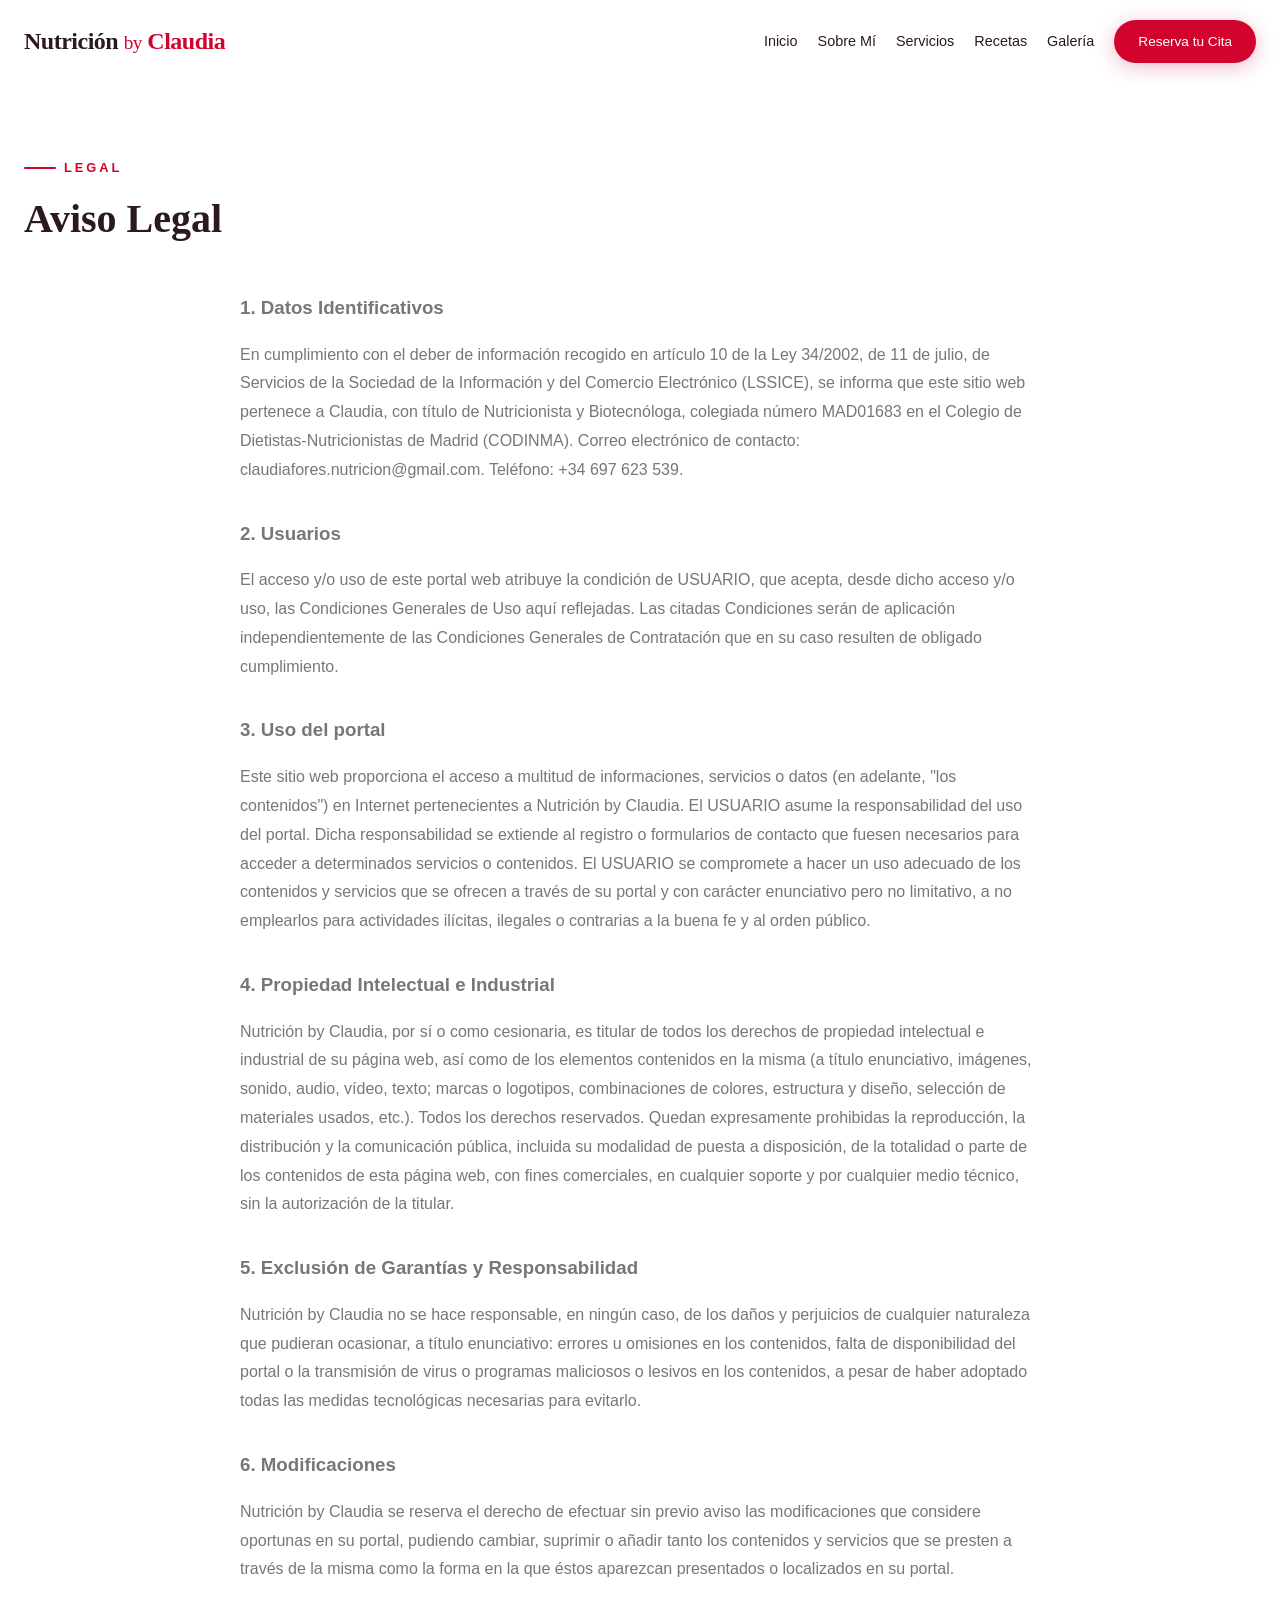
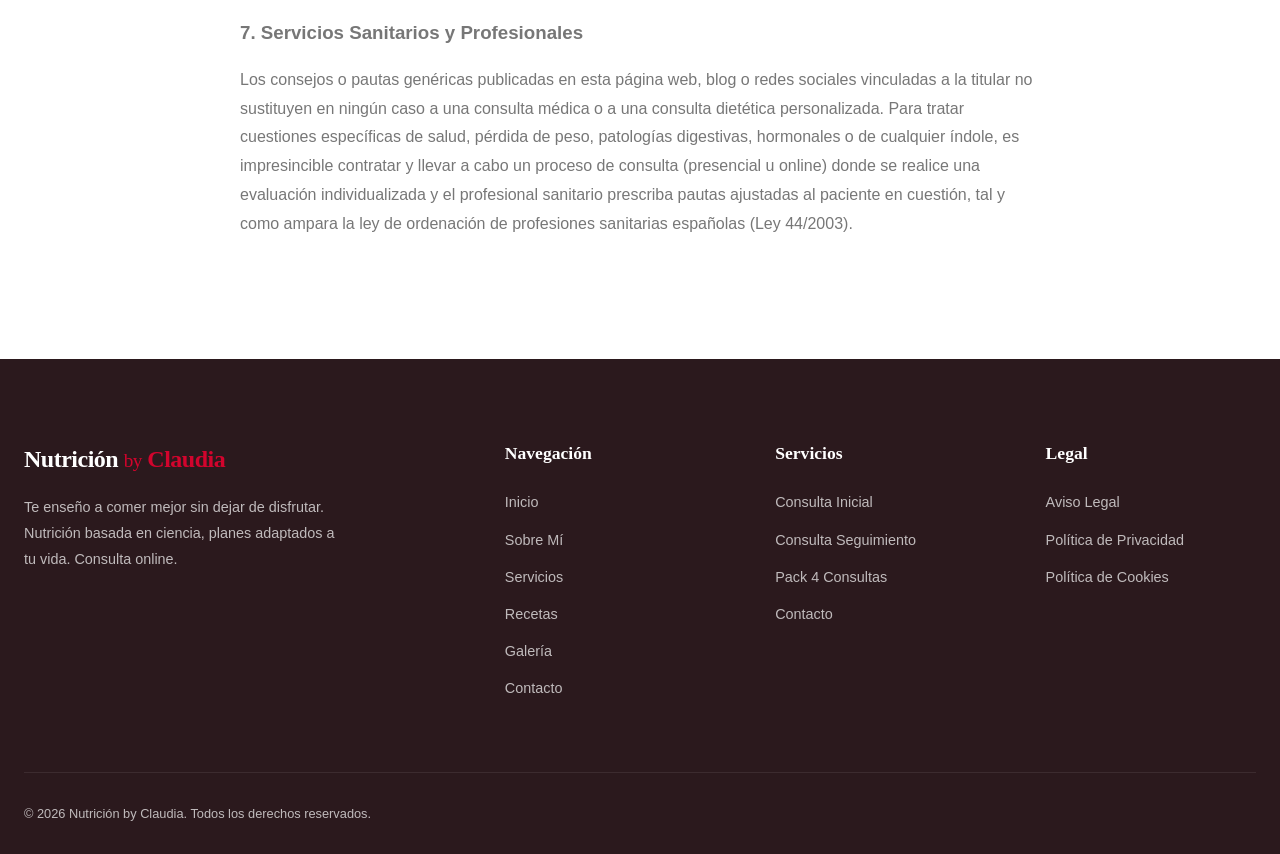
==== commit 4f1b127e: "Google Analytics 4 (GA4): etiqueta gtag en todas las páginas Made-with: Cursor" ====
--- a/aviso-legal.html
+++ b/aviso-legal.html
@@ -2,10 +2,18 @@
 <html lang="es">
 
 <head>
+    <!-- Google tag (gtag.js) -->
+    <script async src="https://www.googletagmanager.com/gtag/js?id=G-HJ1XLX9EPL"></script>
+    <script>
+      window.dataLayer = window.dataLayer || [];
+      function gtag(){dataLayer.push(arguments);}
+      gtag('js', new Date());
+      gtag('config', 'G-HJ1XLX9EPL');
+    </script>
     <meta charset="UTF-8">
     <meta name="viewport" content="width=device-width, initial-scale=1.0">
     <title>Aviso Legal — Nutrición by Claudia</title>
-    <meta name="description" content="Aviso Legal de Nutrición by Claudia.">
+    <meta name="description" content="Aviso legal e información legal de Nutrición by Claudia. Datos del titular y condiciones de uso del sitio web.">
     <link rel="stylesheet" href="styles.css">
     <link rel="icon"
         href="data:image/svg+xml,<svg xmlns='http://www.w3.org/2000/svg' viewBox='0 0 100 100'><text y='.9em' font-size='90'>🍒</text></svg>">
--- a/styles.css
+++ b/styles.css
@@ -1,9 +1,4 @@
-/* ========================================
-   NUTRICIÓN BY CLAUDIA — Design System
-   ======================================== */
-
-/* --- Google Fonts --- */
-@import url('https://fonts.googleapis.com/css2?family=Alex+Brush&family=Playfair+Display:ital,wght@0,400;0,500;0,600;0,700;1,400;1,500&family=Poppins:wght@300;400;500;600;700&display=swap');
+/* NUTRICIÓN BY CLAUDIA — Design System (fuentes cargadas desde HTML para no bloquear render) */
 
 /* --- CSS Custom Properties --- */
 :root {
@@ -339,7 +334,7 @@
 .hero {
   position: relative;
   min-height: auto;
-  padding-top: 180px;
+  padding-top: 96px;
   padding-bottom: 100px;
   display: flex;
   align-items: center;
@@ -1732,7 +1727,7 @@
   }
 
   .hero {
-    padding-top: 120px;
+    padding-top: 88px;
     padding-bottom: 60px;
   }
 
@@ -1859,7 +1854,7 @@
 
   /* --- Mobile Hero --- */
   .hero {
-    padding-top: 100px;
+    padding-top: 80px;
     padding-bottom: 40px;
   }
 
@@ -2055,7 +2050,7 @@
   }
 
   .hero-content {
-    padding: 72px 0 0;
+    padding: 36px 0 0;
   }
 
   .hero-title {
